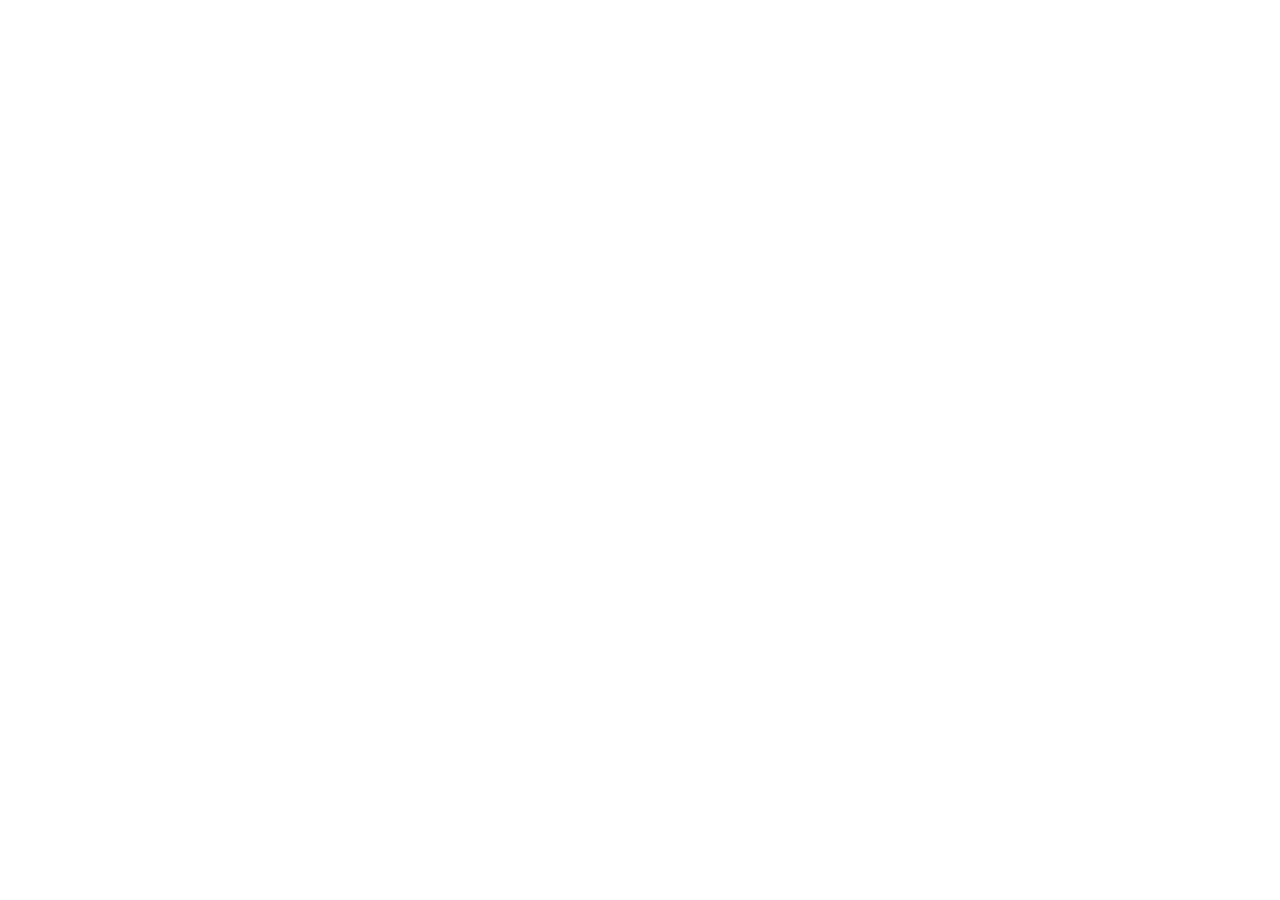
==== day 04/homework/testimonials-grid-section-main/index.html @ 37adc258 "GOA BEST" ====
<!DOCTYPE html>
<html lang="en">
<head>
  <meta charset="UTF-8">
  <meta name="viewport" content="width=device-width, initial-scale=1.0"> 

  <link rel="icon" type="image/png" sizes="32x32" href="./images/favicon-32x32.png">
  <link rel="stylesheet" href="style.css">
  <title>Frontend Mentor | [Challenge Name Here]</title>

</head>
<body>
  <!-- Daniel Clifford
  Verified Graduate

  I received a job offer mid-course, and the subjects I learned were current, if not more so, 
  in the company I joined. I honestly feel I got every penny’s worth.

  “ I was an EMT for many years before I joined the bootcamp. I’ve been looking to make a 
  transition and have heard some people who had an amazing experience here. I signed up 
  for the free intro course and found it incredibly fun! I enrolled shortly thereafter. 
  The next 12 weeks was the best - and most grueling - time of my life. Since completing 
  the course, I’ve successfully switched careers, working as a Software Engineer at a VR startup. ”

  Jonathan Walters
  Verified Graduate

  The team was very supportive and kept me motivated

  “ I started as a total newbie with virtually no coding skills. I now work as a mobile engineer 
  for a big company. This was one of the best investments I’ve made in myself. ”

  Jeanette Harmon
  Verified Graduate

  An overall wonderful and rewarding experience

  “ Thank you for the wonderful experience! I now have a job I really enjoy, and make a good living 
  while doing something I love. ”

  Patrick Abrams
  Verified Graduate

  Awesome teaching support from TAs who did the bootcamp themselves. Getting guidance from them and 
  learning from their experiences was easy.

  “ The staff seem genuinely concerned about my progress which I find really refreshing. The program 
  gave me the confidence necessary to be able to go out in the world and present myself as a capable 
  junior developer. The standard is above the rest. You will get the personal attention you need from 
  an incredible community of smart and amazing people. ”

  Kira Whittle
  Verified Graduate

  Such a life-changing experience. Highly recommended!

  “ Before joining the bootcamp, I’ve never written a line of code. I needed some structure from 
  professionals who can help me learn programming step by step. I was encouraged to enroll by a former 
  student of theirs who can only say wonderful things about the program. The entire curriculum and staff 
  did not disappoint. They were very hands-on and I never had to wait long for assistance. The agile team 
  project, in particular, was outstanding. It took my learning to the next level in a way that no tutorial 
  could ever have. In fact, I’ve often referred to it during interviews as an example of my developent 
  experience. It certainly helped me land a job as a full-stack developer after receiving multiple offers. 
  100% recommend! ” -->

  <div id="container">
    

  </div>
  
</body>
</html>
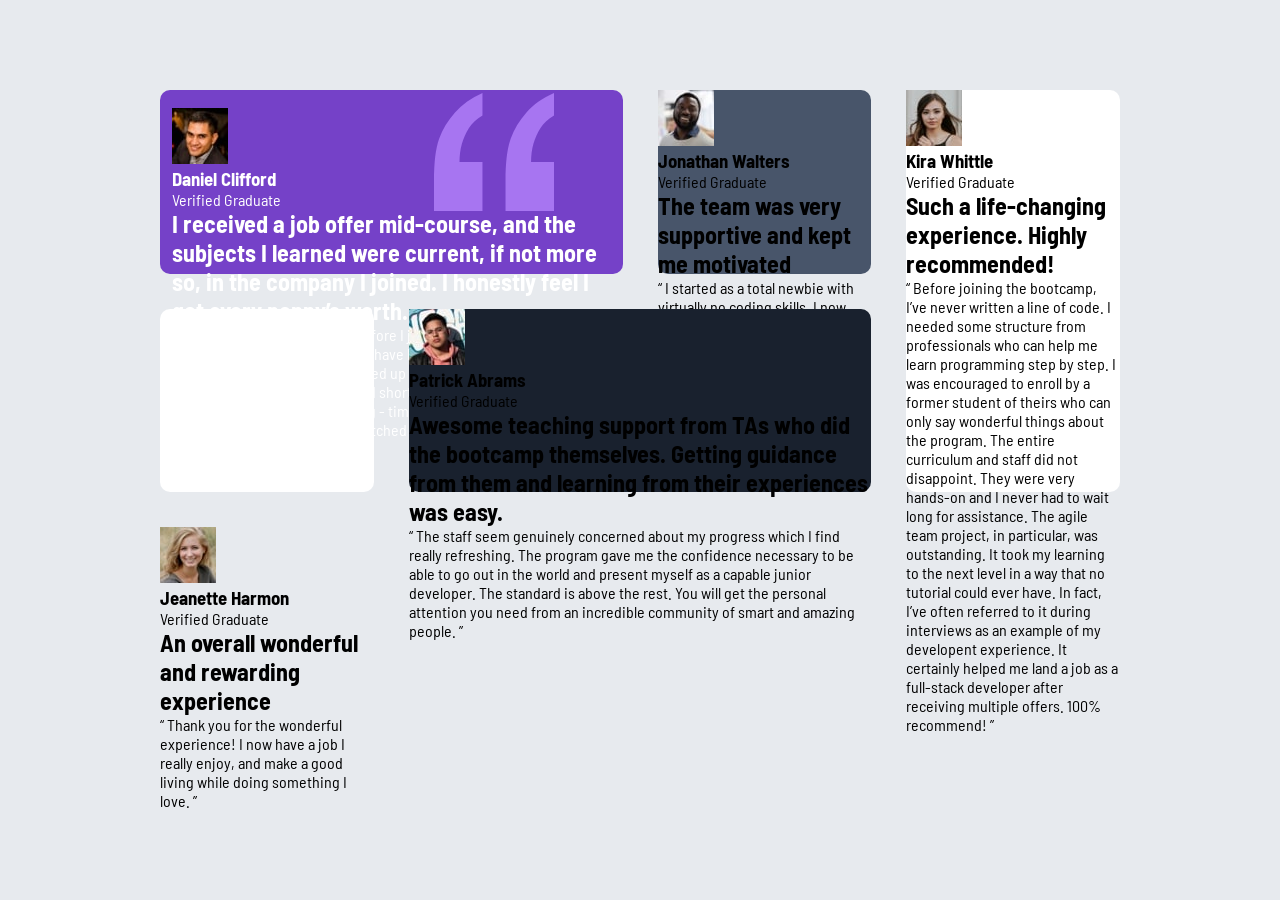
==== commit 6f691082: "goa best" ====
--- a/day 04/homework/testimonials-grid-section-main/index.html
+++ b/day 04/homework/testimonials-grid-section-main/index.html
@@ -1,72 +1,112 @@
 <!DOCTYPE html>
 <html lang="en">
+
 <head>
   <meta charset="UTF-8">
-  <meta name="viewport" content="width=device-width, initial-scale=1.0"> 
+  <meta name="viewport" content="width=device-width, initial-scale=1.0">
+  <!-- displays site properly based on user's device -->
 
   <link rel="icon" type="image/png" sizes="32x32" href="./images/favicon-32x32.png">
   <link rel="stylesheet" href="style.css">
+
   <title>Frontend Mentor | [Challenge Name Here]</title>
 
+
 </head>
+
 <body>
-  <!-- Daniel Clifford
-  Verified Graduate
-
-  I received a job offer mid-course, and the subjects I learned were current, if not more so, 
-  in the company I joined. I honestly feel I got every penny’s worth.
-
-  “ I was an EMT for many years before I joined the bootcamp. I’ve been looking to make a 
-  transition and have heard some people who had an amazing experience here. I signed up 
-  for the free intro course and found it incredibly fun! I enrolled shortly thereafter. 
-  The next 12 weeks was the best - and most grueling - time of my life. Since completing 
-  the course, I’ve successfully switched careers, working as a Software Engineer at a VR startup. ”
-
-  Jonathan Walters
-  Verified Graduate
-
-  The team was very supportive and kept me motivated
-
-  “ I started as a total newbie with virtually no coding skills. I now work as a mobile engineer 
-  for a big company. This was one of the best investments I’ve made in myself. ”
-
-  Jeanette Harmon
-  Verified Graduate
-
-  An overall wonderful and rewarding experience
-
-  “ Thank you for the wonderful experience! I now have a job I really enjoy, and make a good living 
-  while doing something I love. ”
-
-  Patrick Abrams
-  Verified Graduate
-
-  Awesome teaching support from TAs who did the bootcamp themselves. Getting guidance from them and 
-  learning from their experiences was easy.
-
-  “ The staff seem genuinely concerned about my progress which I find really refreshing. The program 
-  gave me the confidence necessary to be able to go out in the world and present myself as a capable 
-  junior developer. The standard is above the rest. You will get the personal attention you need from 
-  an incredible community of smart and amazing people. ”
-
-  Kira Whittle
-  Verified Graduate
-
-  Such a life-changing experience. Highly recommended!
-
-  “ Before joining the bootcamp, I’ve never written a line of code. I needed some structure from 
-  professionals who can help me learn programming step by step. I was encouraged to enroll by a former 
-  student of theirs who can only say wonderful things about the program. The entire curriculum and staff 
-  did not disappoint. They were very hands-on and I never had to wait long for assistance. The agile team 
-  project, in particular, was outstanding. It took my learning to the next level in a way that no tutorial 
-  could ever have. In fact, I’ve often referred to it during interviews as an example of my developent 
-  experience. It certainly helped me land a job as a full-stack developer after receiving multiple offers. 
-  100% recommend! ” -->
 
   <div id="container">
-    
 
+    <div id="main">
+      <div id="purple">
+        <div id="background">
+          <div id="inner">
+            <img src="./images/image-daniel.jpg" alt="">
+
+            <div class="daniel">
+
+              <h3> Daniel Clifford </h3>
+              <p> Verified Graduate</p>
+
+
+            </div>
+            <h2> I received a job offer mid-course, and the subjects I learned were current, if not more so,
+              in the company I joined. I honestly feel I got every penny’s worth.</h2>
+            <p>
+              “ I was an EMT for many years before I joined the bootcamp. I’ve been looking to make a
+              transition and have heard some people who had an amazing experience here. I signed up
+              for the free intro course and found it incredibly fun! I enrolled shortly thereafter.
+              The next 12 weeks was the best - and most grueling - time of my life. Since completing
+              the course, I’ve successfully switched careers, working as a Software Engineer at a VR startup. ”
+            </p>
+
+
+          </div>
+
+        </div>
+      </div>
+      <div id="grey">
+        <div id="inner2">
+          <img src="./images/image-jonathan.jpg" alt="">
+          <h3>Jonathan Walters</h3>
+          <p>Verified Graduate</p>
+          <h2>The team was very supportive and kept me motivated</h2>
+          <p>
+            “ I started as a total newbie with virtually no coding skills. I now work as a mobile engineer
+            for a big company. This was one of the best investments I’ve made in myself. ”</p>
+
+
+        </div>
+      </div>
+      <div id="white">
+        <div id="inner3">
+          <img src="./images/image-kira.jpg" alt="">
+          <h3>Kira Whittle</h3>
+          <p> Verified Graduate</p>
+          <h2>
+            Such a life-changing experience. Highly recommended!</h2>
+          <p>
+            “ Before joining the bootcamp, I’ve never written a line of code. I needed some structure from
+            professionals who can help me learn programming step by step. I was encouraged to enroll by a former
+            student of theirs who can only say wonderful things about the program. The entire curriculum and staff
+            did not disappoint. They were very hands-on and I never had to wait long for assistance. The agile team
+            project, in particular, was outstanding. It took my learning to the next level in a way that no tutorial
+            could ever have. In fact, I’ve often referred to it during interviews as an example of my developent
+            experience. It certainly helped me land a job as a full-stack developer after receiving multiple offers.
+            100% recommend! ”</p>
+
+        </div>
+      </div>
+      <div id="white2"></div>
+      <div id="inner4">
+        <img src="./images/image-jeanette.jpg" alt="">
+        <h3> Jeanette Harmon</h3>
+        <p> Verified Graduate</p>
+        <h2> An overall wonderful and rewarding experience</h2>
+        <p>
+          “ Thank you for the wonderful experience! I now have a job I really enjoy, and make a good living
+          while doing something I love. ”</p>
+
+      </div>
+      <div id="black">
+        <div id="inner5">
+          <img src="./images/image-patrick.jpg" alt="">
+          <h3> Patrick Abrams</h3>
+          <p> Verified Graduate</p>
+          <h2>
+            Awesome teaching support from TAs who did the bootcamp themselves. Getting guidance from them and
+            learning from their experiences was easy.</h2>
+          <p> “ The staff seem genuinely concerned about my progress which I find really refreshing. The program
+            gave me the confidence necessary to be able to go out in the world and present myself as a capable
+            junior developer. The standard is above the rest. You will get the personal attention you need from
+            an incredible community of smart and amazing people. ”</p>
+
+        </div>
+      </div>
+    </div>
   </div>
-  
+
 </body>
+
 </html>
--- a/day 04/homework/testimonials-grid-section-main/style.css
+++ b/day 04/homework/testimonials-grid-section-main/style.css
@@ -0,0 +1,107 @@
+
+@import url('https://fonts.googleapis.com/css2?family=Barlow+Semi+Condensed:ital,wght@0,100;0,200;0,300;0,400;0,500;0,600;0,700;0,800;0,900;1,100;1,200;1,300;1,400;1,500;1,600;1,700;1,800;1,900&display=swap');
+*{
+    margin:0;
+    padding: 0;
+    box-sizing: border-box;
+    font-family: "Barlow Semi Condensed", sans-serif;
+}
+
+
+#container{
+    height: 100vh;
+    display: flex;
+    align-items: center;
+    justify-content: center;
+    background-color: hsl(214, 17%, 92%);
+}
+
+#main{
+    width: 75%;
+    height: 80%;
+    display: grid;
+    grid-template-columns: 1fr 1fr 1fr 1fr;
+    grid-template-rows: repeat(10,1fr);
+    gap: 35px;
+}
+
+#inner{
+    width: 95%;
+    height: 80%;
+    color: white;
+}
+
+/* #inner2{
+    width: 95%;
+    height: 80%;
+}
+
+#inner3{
+    width: 95%;
+    height: 80%;
+}
+
+#inner4{
+     width: 95%;
+    height: 80%;
+}
+
+#inner5{
+     width: 95%;
+    height: 80%;
+    display: flex;
+}
+
+
+
+#inner img{
+    border-radius: 50%;
+} */
+
+
+
+#main div{
+    border-radius: 10px;
+}
+
+
+#purple{
+    background-color: hsl(263, 55%, 52%);
+    grid-column: 1/3;
+    grid-row: 1/6;
+}
+#grey{
+    background-color: hsl(217, 19%, 35%);
+    grid-row: 1/6;
+    grid-column: 3/4;
+}
+
+#white{
+    background-color: hsl(0, 0%, 100%);
+    grid-row: 1/11;
+    grid-column: 4/5;
+}
+
+#white2{
+    background-color: white;
+    grid-row: 6/11;
+    grid-column: 1/2;
+}
+
+#black{
+    background-color: hsl(219, 29%, 14%);
+    grid-column: 2/4;
+    grid-row: 6/11;
+}
+
+#background{
+    width: 100%;
+    height: 100%;
+    background-image: url(./images/bg-pattern-quotation.svg);
+    background-repeat: no-repeat;
+    background-position: 80% 5%;
+    background-size: 120px;
+    display: flex;
+    align-items: center;
+    justify-content: center;
+}
